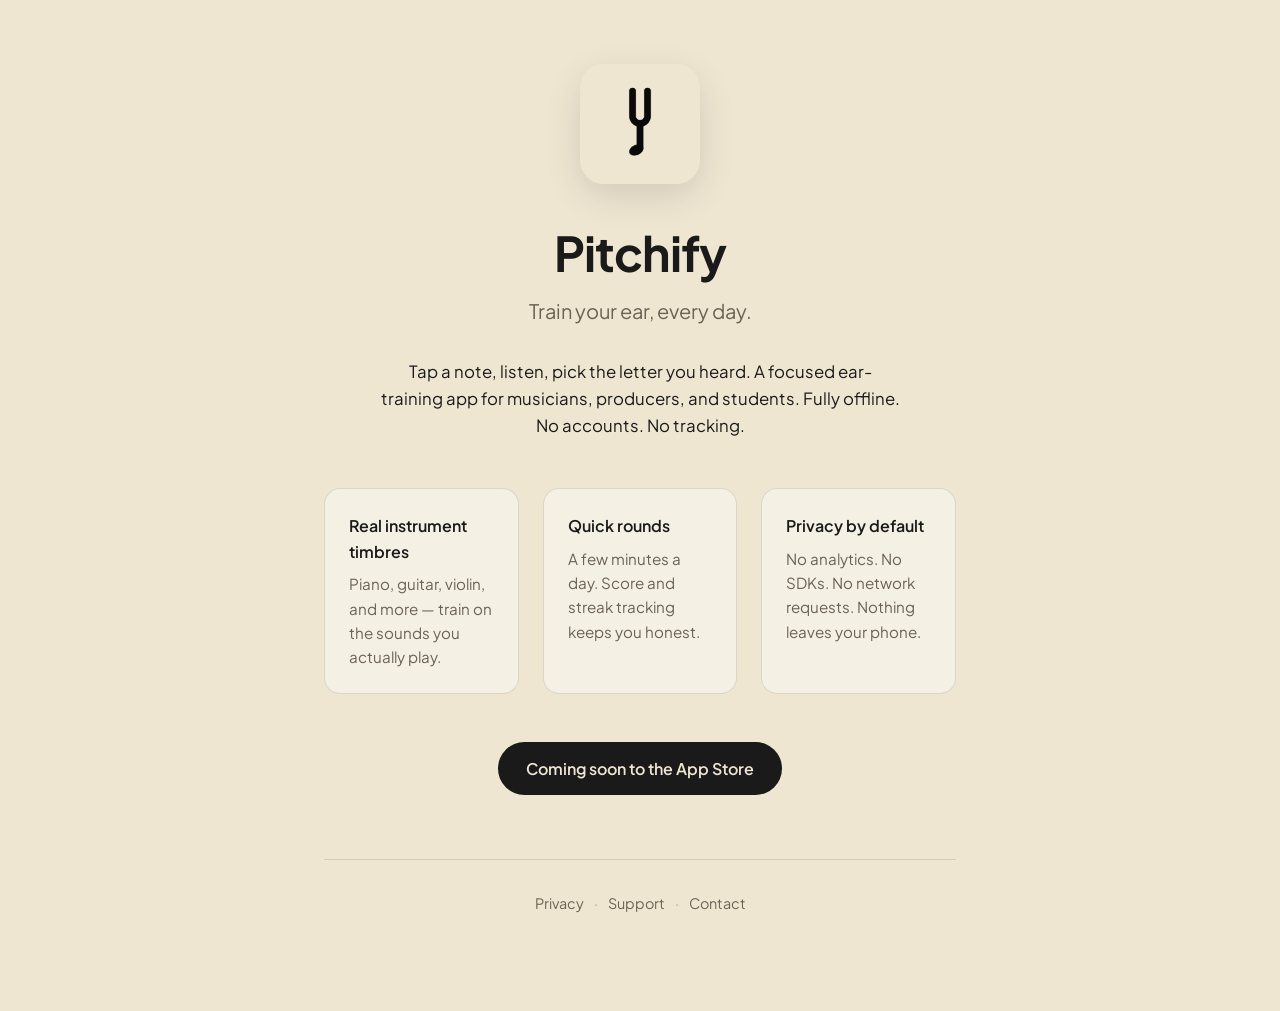
==== index.html @ f0521d38 "Initial: landing, privacy, support pages Static HTML site for Pitchify — App Store compliance pages " ====
<!DOCTYPE html>
<html lang="en">
<head>
    <meta charset="UTF-8" />
    <meta name="viewport" content="width=device-width, initial-scale=1.0" />
    <title>Pitchify — train your ear, every day</title>
    <meta name="description" content="Pitchify is a native iOS ear-training app. Tap, listen, identify. Offline, no accounts, no tracking." />
    <link rel="icon" type="image/svg+xml" href="icon.svg">
    <link rel="icon" type="image/png" sizes="32x32" href="favicon-32.png">
    <link rel="icon" type="image/png" sizes="16x16" href="favicon-16.png">
    <link rel="apple-touch-icon" sizes="180x180" href="apple-touch-icon.png">
    <meta name="theme-color" content="#EFE6D2">
    <link rel="preconnect" href="https://fonts.googleapis.com">
    <link rel="preconnect" href="https://fonts.gstatic.com" crossorigin>
    <link href="https://fonts.googleapis.com/css2?family=Plus+Jakarta+Sans:wght@400;500;600;700&display=swap" rel="stylesheet">
    <link rel="stylesheet" href="styles.css">
</head>
<body>
    <main class="hero">
        <img class="icon" src="icon-192.png" alt="Pitchify icon" width="120" height="120">
        <h1>Pitchify</h1>
        <p class="tagline">Train your ear, every day.</p>

        <p class="lede">
            Tap a note, listen, pick the letter you heard. A focused ear-training app for musicians, producers, and students.
            Fully offline. No accounts. No tracking.
        </p>

        <div class="features">
            <div class="feature">
                <h3>Real instrument timbres</h3>
                <p>Piano, guitar, violin, and more — train on the sounds you actually play.</p>
            </div>
            <div class="feature">
                <h3>Quick rounds</h3>
                <p>A few minutes a day. Score and streak tracking keeps you honest.</p>
            </div>
            <div class="feature">
                <h3>Privacy by default</h3>
                <p>No analytics. No SDKs. No network requests. Nothing leaves your phone.</p>
            </div>
        </div>

        <p class="cta">
            <a class="appstore" href="#">Coming soon to the App Store</a>
        </p>

        <footer>
            <a href="privacy.html">Privacy</a>
            <span class="dot">·</span>
            <a href="support.html">Support</a>
            <span class="dot">·</span>
            <a href="mailto:jyoutirraj2004@gmail.com">Contact</a>
        </footer>
    </main>
</body>
</html>
---- styles.css ----
:root {
    --bg: #EFE6D2;
    --ink: #1a1a1a;
    --muted: #6b6354;
    --line: rgba(26, 26, 26, 0.12);
    --accent: #1a1a1a;
}

* { box-sizing: border-box; }

html, body {
    margin: 0;
    padding: 0;
    background: var(--bg);
    color: var(--ink);
    font-family: "Plus Jakarta Sans", -apple-system, BlinkMacSystemFont, system-ui, sans-serif;
    line-height: 1.6;
    -webkit-font-smoothing: antialiased;
    -moz-osx-font-smoothing: grayscale;
}

main {
    max-width: 680px;
    margin: 0 auto;
    padding: 4rem 1.5rem 6rem;
}

.hero { text-align: center; }

.icon {
    border-radius: 24px;
    box-shadow: 0 12px 36px rgba(0, 0, 0, 0.12);
    margin-bottom: 1.5rem;
}

h1 {
    font-size: 3rem;
    font-weight: 700;
    letter-spacing: -0.02em;
    margin: 0 0 0.25rem;
}

.tagline {
    font-size: 1.25rem;
    color: var(--muted);
    margin: 0 0 2rem;
}

.lede {
    font-size: 1.05rem;
    max-width: 520px;
    margin: 0 auto 3rem;
    color: var(--ink);
}

.features {
    display: grid;
    grid-template-columns: 1fr;
    gap: 1.5rem;
    text-align: left;
    margin: 0 0 3rem;
}

@media (min-width: 640px) {
    .features { grid-template-columns: repeat(3, 1fr); }
}

.feature {
    padding: 1.5rem;
    border: 1px solid var(--line);
    border-radius: 16px;
    background: rgba(255, 255, 255, 0.4);
}

.feature h3 {
    font-size: 1rem;
    font-weight: 600;
    margin: 0 0 0.5rem;
}

.feature p {
    font-size: 0.95rem;
    color: var(--muted);
    margin: 0;
}

.cta { margin: 3rem 0 4rem; }

.appstore {
    display: inline-block;
    background: var(--ink);
    color: var(--bg);
    padding: 0.85rem 1.75rem;
    border-radius: 999px;
    font-weight: 600;
    text-decoration: none;
    font-size: 1rem;
    transition: transform 0.15s ease;
}

.appstore:hover { transform: translateY(-1px); }

footer {
    border-top: 1px solid var(--line);
    padding-top: 2rem;
    font-size: 0.9rem;
    color: var(--muted);
}

footer a {
    color: var(--muted);
    text-decoration: none;
    border-bottom: 1px solid transparent;
}

footer a:hover {
    color: var(--ink);
    border-bottom-color: var(--ink);
}

.dot { margin: 0 0.5rem; opacity: 0.5; }

/* Inner page (privacy, support) */
.page h1 {
    font-size: 2.25rem;
    text-align: left;
    margin-bottom: 0.25rem;
}

.page .meta {
    color: var(--muted);
    font-size: 0.9rem;
    margin-bottom: 2.5rem;
    text-align: left;
}

.page h2 {
    font-size: 1.15rem;
    font-weight: 600;
    margin: 2.5rem 0 0.5rem;
}

.page p { margin: 0.75rem 0; }

.page a { color: var(--ink); }

.back {
    display: inline-block;
    margin-bottom: 2rem;
    color: var(--muted);
    text-decoration: none;
    font-size: 0.9rem;
}

.back:hover { color: var(--ink); }
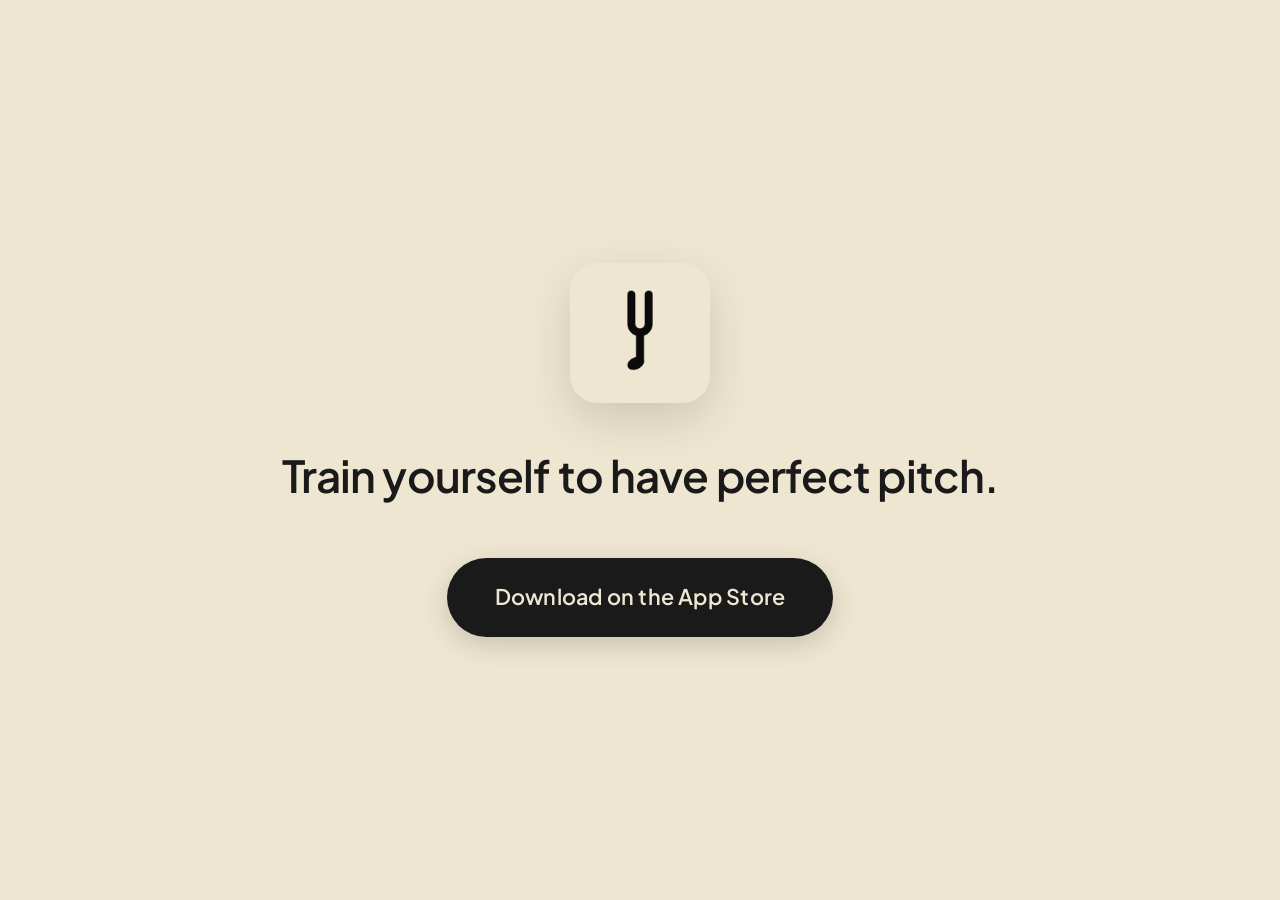
==== commit 5c7c66ef: "Simplify landing: logo, tagline, App Store button Co-Authored-By: Claude Opus 4.7 (1M context) <nore" ====
--- a/index.html
+++ b/index.html
@@ -3,8 +3,8 @@
 <head>
     <meta charset="UTF-8" />
     <meta name="viewport" content="width=device-width, initial-scale=1.0" />
-    <title>Pitchify — train your ear, every day</title>
-    <meta name="description" content="Pitchify is a native iOS ear-training app. Tap, listen, identify. Offline, no accounts, no tracking." />
+    <title>Pitchify</title>
+    <meta name="description" content="Train yourself to have perfect pitch." />
     <link rel="icon" type="image/svg+xml" href="icon.svg">
     <link rel="icon" type="image/png" sizes="32x32" href="favicon-32.png">
     <link rel="icon" type="image/png" sizes="16x16" href="favicon-16.png">
@@ -15,43 +15,11 @@
     <link href="https://fonts.googleapis.com/css2?family=Plus+Jakarta+Sans:wght@400;500;600;700&display=swap" rel="stylesheet">
     <link rel="stylesheet" href="styles.css">
 </head>
-<body>
-    <main class="hero">
-        <img class="icon" src="icon-192.png" alt="Pitchify icon" width="120" height="120">
-        <h1>Pitchify</h1>
-        <p class="tagline">Train your ear, every day.</p>
-
-        <p class="lede">
-            Tap a note, listen, pick the letter you heard. A focused ear-training app for musicians, producers, and students.
-            Fully offline. No accounts. No tracking.
-        </p>
-
-        <div class="features">
-            <div class="feature">
-                <h3>Real instrument timbres</h3>
-                <p>Piano, guitar, violin, and more — train on the sounds you actually play.</p>
-            </div>
-            <div class="feature">
-                <h3>Quick rounds</h3>
-                <p>A few minutes a day. Score and streak tracking keeps you honest.</p>
-            </div>
-            <div class="feature">
-                <h3>Privacy by default</h3>
-                <p>No analytics. No SDKs. No network requests. Nothing leaves your phone.</p>
-            </div>
-        </div>
-
-        <p class="cta">
-            <a class="appstore" href="#">Coming soon to the App Store</a>
-        </p>
-
-        <footer>
-            <a href="privacy.html">Privacy</a>
-            <span class="dot">·</span>
-            <a href="support.html">Support</a>
-            <span class="dot">·</span>
-            <a href="mailto:jyoutirraj2004@gmail.com">Contact</a>
-        </footer>
+<body class="home">
+    <main>
+        <img class="icon" src="icon-192.png" alt="Pitchify" width="140" height="140">
+        <p class="tagline">Train yourself to have perfect pitch.</p>
+        <a class="appstore" href="#">Download on the App Store</a>
     </main>
 </body>
 </html>
--- a/styles.css
+++ b/styles.css
@@ -3,7 +3,6 @@
     --ink: #1a1a1a;
     --muted: #6b6354;
     --line: rgba(26, 26, 26, 0.12);
-    --accent: #1a1a1a;
 }
 
 * { box-sizing: border-box; }
@@ -19,111 +18,67 @@
     -moz-osx-font-smoothing: grayscale;
 }
 
-main {
+/* --- Home --- */
+
+body.home {
+    min-height: 100vh;
+    min-height: 100dvh;
+    display: flex;
+    align-items: center;
+    justify-content: center;
+    padding: 2rem 1.5rem;
+}
+
+body.home main {
+    text-align: center;
+    max-width: 720px;
+    width: 100%;
+}
+
+.icon {
+    border-radius: 28px;
+    box-shadow: 0 16px 48px rgba(0, 0, 0, 0.14);
+    margin-bottom: 2.5rem;
+}
+
+.tagline {
+    font-size: clamp(1.75rem, 5vw, 2.75rem);
+    font-weight: 600;
+    letter-spacing: -0.02em;
+    line-height: 1.2;
+    margin: 0 0 3.5rem;
+    color: var(--ink);
+}
+
+.appstore {
+    display: inline-block;
+    background: var(--ink);
+    color: var(--bg);
+    padding: 1.4rem 3rem;
+    border-radius: 999px;
+    font-weight: 600;
+    text-decoration: none;
+    font-size: clamp(1.05rem, 2.5vw, 1.35rem);
+    letter-spacing: 0.01em;
+    transition: transform 0.15s ease, box-shadow 0.15s ease;
+    box-shadow: 0 8px 28px rgba(0, 0, 0, 0.16);
+}
+
+.appstore:hover {
+    transform: translateY(-2px);
+    box-shadow: 0 12px 36px rgba(0, 0, 0, 0.22);
+}
+
+/* --- Inner pages (privacy, support) --- */
+
+main.page {
     max-width: 680px;
     margin: 0 auto;
     padding: 4rem 1.5rem 6rem;
 }
 
-.hero { text-align: center; }
-
-.icon {
-    border-radius: 24px;
-    box-shadow: 0 12px 36px rgba(0, 0, 0, 0.12);
-    margin-bottom: 1.5rem;
-}
-
-h1 {
-    font-size: 3rem;
-    font-weight: 700;
-    letter-spacing: -0.02em;
-    margin: 0 0 0.25rem;
-}
-
-.tagline {
-    font-size: 1.25rem;
-    color: var(--muted);
-    margin: 0 0 2rem;
-}
-
-.lede {
-    font-size: 1.05rem;
-    max-width: 520px;
-    margin: 0 auto 3rem;
-    color: var(--ink);
-}
-
-.features {
-    display: grid;
-    grid-template-columns: 1fr;
-    gap: 1.5rem;
-    text-align: left;
-    margin: 0 0 3rem;
-}
-
-@media (min-width: 640px) {
-    .features { grid-template-columns: repeat(3, 1fr); }
-}
-
-.feature {
-    padding: 1.5rem;
-    border: 1px solid var(--line);
-    border-radius: 16px;
-    background: rgba(255, 255, 255, 0.4);
-}
-
-.feature h3 {
-    font-size: 1rem;
-    font-weight: 600;
-    margin: 0 0 0.5rem;
-}
-
-.feature p {
-    font-size: 0.95rem;
-    color: var(--muted);
-    margin: 0;
-}
-
-.cta { margin: 3rem 0 4rem; }
-
-.appstore {
-    display: inline-block;
-    background: var(--ink);
-    color: var(--bg);
-    padding: 0.85rem 1.75rem;
-    border-radius: 999px;
-    font-weight: 600;
-    text-decoration: none;
-    font-size: 1rem;
-    transition: transform 0.15s ease;
-}
-
-.appstore:hover { transform: translateY(-1px); }
-
-footer {
-    border-top: 1px solid var(--line);
-    padding-top: 2rem;
-    font-size: 0.9rem;
-    color: var(--muted);
-}
-
-footer a {
-    color: var(--muted);
-    text-decoration: none;
-    border-bottom: 1px solid transparent;
-}
-
-footer a:hover {
-    color: var(--ink);
-    border-bottom-color: var(--ink);
-}
-
-.dot { margin: 0 0.5rem; opacity: 0.5; }
-
-/* Inner page (privacy, support) */
 .page h1 {
     font-size: 2.25rem;
-    text-align: left;
     margin-bottom: 0.25rem;
 }
 
@@ -131,7 +86,6 @@
     color: var(--muted);
     font-size: 0.9rem;
     margin-bottom: 2.5rem;
-    text-align: left;
 }
 
 .page h2 {
@@ -141,7 +95,6 @@
 }
 
 .page p { margin: 0.75rem 0; }
-
 .page a { color: var(--ink); }
 
 .back {
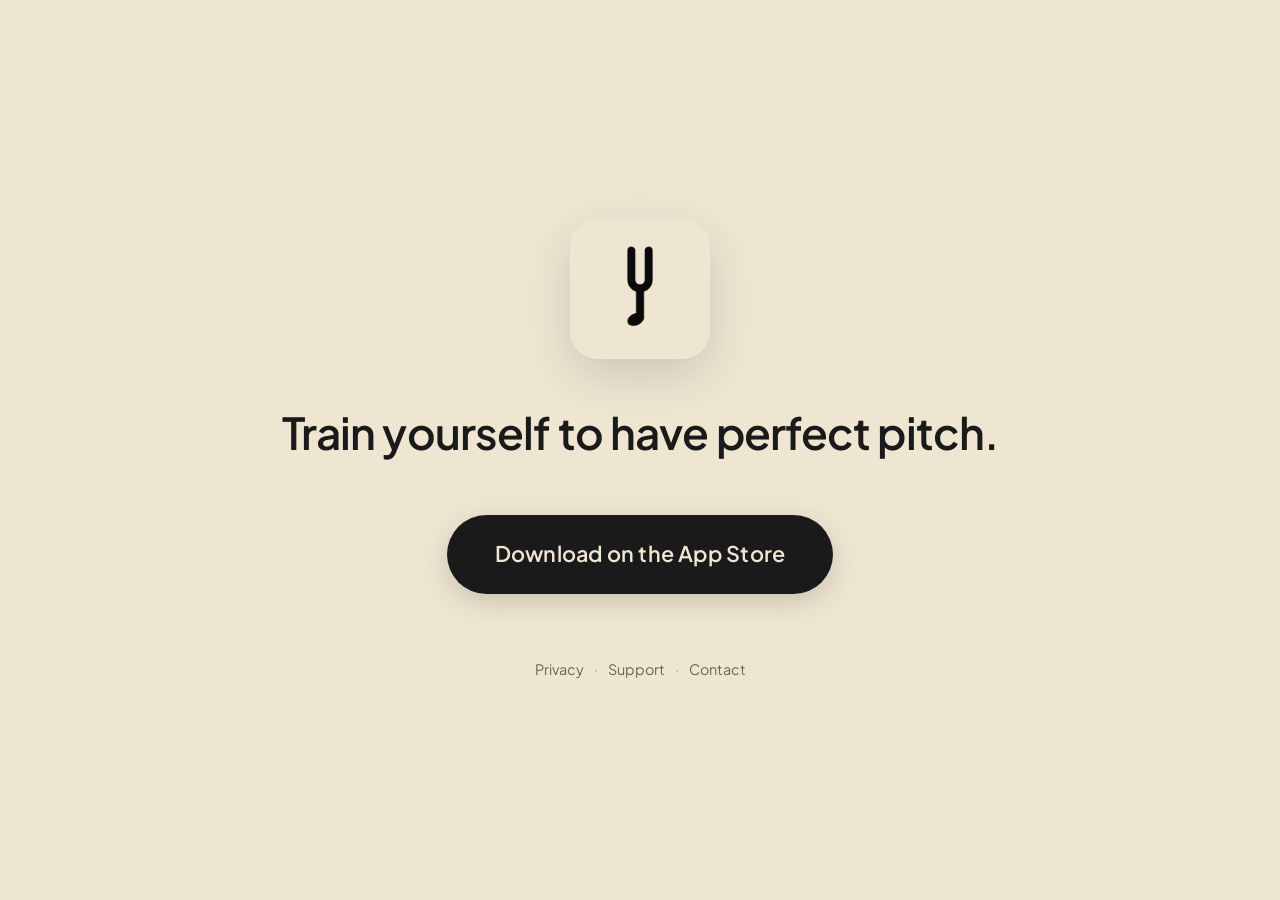
==== commit 7afada02: "Add Privacy / Support / Contact footer to landing Co-Authored-By: Claude Opus 4.7 (1M context) <nore" ====
--- a/index.html
+++ b/index.html
@@ -20,6 +20,14 @@
         <img class="icon" src="icon-192.png" alt="Pitchify" width="140" height="140">
         <p class="tagline">Train yourself to have perfect pitch.</p>
         <a class="appstore" href="#">Download on the App Store</a>
+
+        <footer class="home-footer">
+            <a href="privacy.html">Privacy</a>
+            <span class="dot">·</span>
+            <a href="support.html">Support</a>
+            <span class="dot">·</span>
+            <a href="mailto:jyo@thinkur.app">Contact</a>
+        </footer>
     </main>
 </body>
 </html>
--- a/styles.css
+++ b/styles.css
@@ -69,6 +69,26 @@
     box-shadow: 0 12px 36px rgba(0, 0, 0, 0.22);
 }
 
+.home-footer {
+    margin-top: 4rem;
+    font-size: 0.9rem;
+    color: var(--muted);
+}
+
+.home-footer a {
+    color: var(--muted);
+    text-decoration: none;
+    border-bottom: 1px solid transparent;
+    transition: color 0.15s ease, border-color 0.15s ease;
+}
+
+.home-footer a:hover {
+    color: var(--ink);
+    border-bottom-color: var(--ink);
+}
+
+.dot { margin: 0 0.5rem; opacity: 0.5; }
+
 /* --- Inner pages (privacy, support) --- */
 
 main.page {
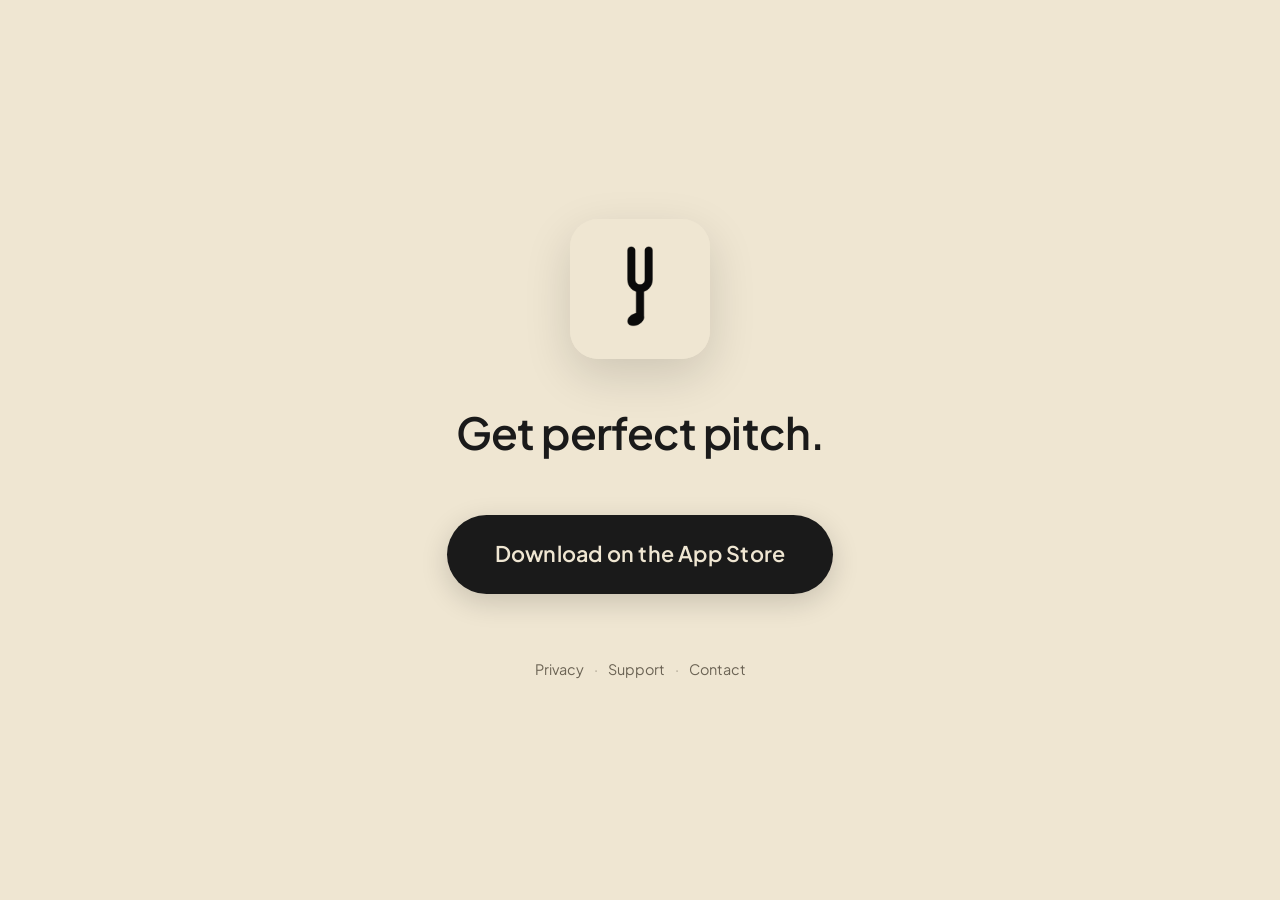
==== commit ada5dd03: "Sharper tagline: Get perfect pitch. Co-Authored-By: Claude Opus 4.7 (1M context) <noreply@anthropic." ====
--- a/index.html
+++ b/index.html
@@ -18,7 +18,7 @@
 <body class="home">
     <main>
         <img class="icon" src="icon-192.png" alt="Pitchify" width="140" height="140">
-        <p class="tagline">Train yourself to have perfect pitch.</p>
+        <p class="tagline">Get perfect pitch.</p>
         <a class="appstore" href="#">Download on the App Store</a>
 
         <footer class="home-footer">
